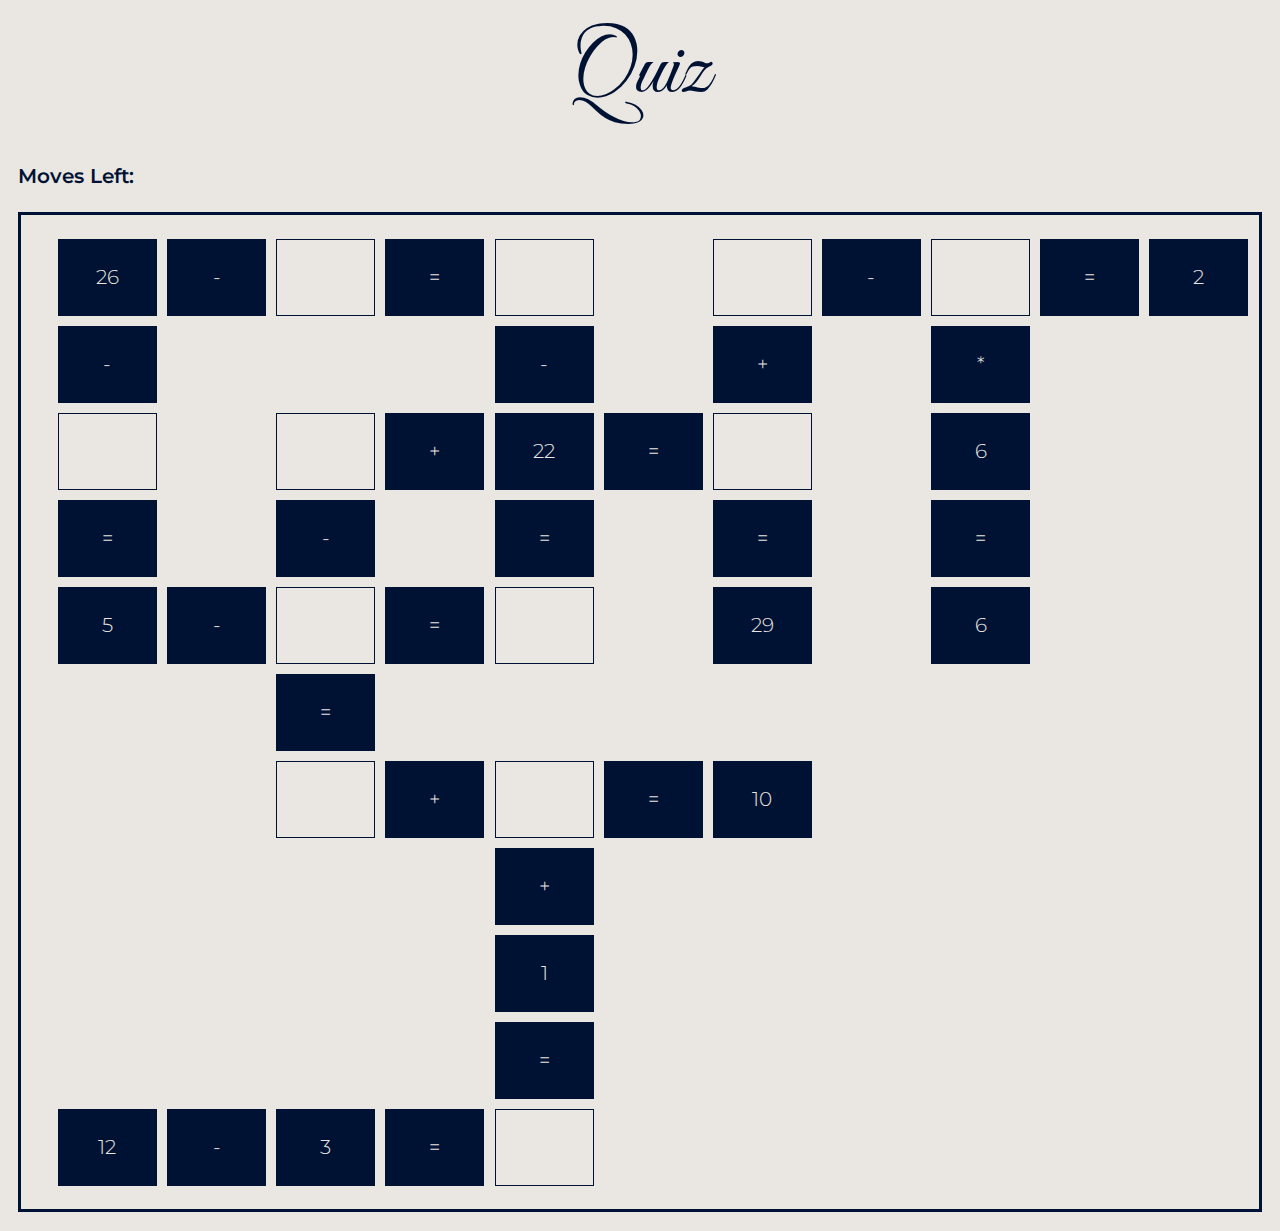
==== game/g4/g4.html @ 1aa58da5 "Version 1 - Created home page and added 'play game' functionality. - Created 3 questions (2 single c" ====
<!DOCTYPE html>
<html lang="en">
	<head>
		<meta charset="UTF-8" />
		<meta http-equiv="X-UA-Compatible" content="IE=edge" />
		<meta name="viewport" content="width=device-width, initial-scale=1.0" />
		<title>Quiz</title>
		<link
			rel="icon"
			type="image/png"
			sizes="32x32"
			href="../../assets/images/logo.svg"
		/>

		<link
			rel="stylesheet"
			href="https://site-assets.fontawesome.com/releases/v6.4.0/css/all.css"
		/>

		<link rel="stylesheet" href="../../style.css" />
		<link rel="stylesheet" href="../../question/question.css" />
		<link rel="stylesheet" href="g4.css" />
	</head>

	<body>
		<main>
			<section id="quiz-menu">
				<header>Quiz</header>
				<!-- <div class="quiz-options">
					<button class="menu-button-style size-format number-game">
						<i class="fa-regular fa-play"></i>
						<div>Play</div>
					</button>
					<button class="menu-button-style size-format word-game">
						<i class="fa-regular fa-award"></i>
						<div>Prizes</div>
					</button>
					<button class="menu-button-style size-format movie-game">
						<i class="fa-regular fa-list"></i>
						<div>Rules</div>
					</button>
				</div> -->
			</section>

			<!--
				A random number between a specified range will be generated as the target.
				Your task is to guess the target number.
				If the difference between your guess and the target is:
					More than 2 and your guess is higher: Display "Too High".
					2 or less and your guess is higher: Display "High".
					More than 2 and your guess is lower: Display "Too Low".
					2 or less and your guess is lower: Display "Low".
					If your guess matches the target, display "Correct".
				Keep guessing until you find the correct number.
			-->
			<section id="question" data-choice="4" data-page="4">
				<!-- <section class="q">
					<header>Q</header>
					<div class="qtext">Guess the random number</div>
				</section> -->

				<section class="question-info">
					<div>Moves Left: <span class="moves" data-movesLeft="4"></span></div>
				</section>

				<section id="grid-container">
					<section class="row">
						<div class="given">26</div>
						<div class="given">-</div>
						<button class="input"></button>
						<div class="given">=</div>
						<button class="input"></button>
						<div class="void"></div>
						<button class="input"></button>
						<div class="given">-</div>
						<button class="input"></button>
						<div class="given">=</div>
						<div class="given">2</div>
					</section>

					<section class="row">
						<div class="given">-</div>
						<div class="void"></div>
						<div class="void"></div>
						<div class="void"></div>
						<div class="given">-</div>
						<div class="void"></div>
						<div class="given">+</div>
						<div class="void"></div>
						<div class="given">*</div>
						<div class="void"></div>
						<div class="void"></div>
					</section>

					<section class="row">
						<button class="input"></button>
						<div class="void"></div>
						<button class="input"></button>
						<div class="given">+</div>
						<div class="given">22</div>
						<div class="given">=</div>
						<button class="input"></button>
						<div class="void"></div>
						<div class="given">6</div>
						<div class="void"></div>
						<div class="void"></div>
					</section>

					<section class="row">
						<div class="given">=</div>
						<div class="void"></div>
						<div class="given">-</div>
						<div class="void"></div>
						<div class="given">=</div>
						<div class="void"></div>
						<div class="given">=</div>
						<div class="void"></div>
						<div class="given">=</div>
						<div class="void"></div>
						<div class="void"></div>
					</section>

					<section class="row">
						<div class="given">5</div>
						<div class="given">-</div>
						<button class="input"></button>
						<div class="given">=</div>
						<button class="input"></button>
						<div class="void"></div>
						<div class="given">29</div>
						<div class="void"></div>
						<div class="given">6</div>
						<div class="void"></div>
						<div class="void"></div>
					</section>

					<section class="row">
						<div class="void"></div>
						<div class="void"></div>
						<div class="given">=</div>
						<div class="void"></div>
						<div class="void"></div>
						<div class="void"></div>
						<div class="void"></div>
						<div class="void"></div>
						<div class="void"></div>
						<div class="void"></div>
						<div class="void"></div>
					</section>

					<section class="row">
						<div class="void"></div>
						<div class="void"></div>
						<button class="input"></button>
						<div class="given">+</div>
						<button class="input"></button>
						<div class="given">=</div>
						<div class="given">10</div>
						<div class="void"></div>
						<div class="void"></div>
						<div class="void"></div>
						<div class="void"></div>
					</section>

					<section class="row">
						<div class="void"></div>
						<div class="void"></div>
						<div class="void"></div>
						<div class="void"></div>
						<div class="given">+</div>
						<div class="void"></div>
						<div class="void"></div>
						<div class="void"></div>
						<div class="void"></div>
						<div class="void"></div>
						<div class="void"></div>
					</section>

					<section class="row">
						<div class="void"></div>
						<div class="void"></div>
						<div class="void"></div>
						<div class="void"></div>
						<div class="given">1</div>
						<div class="void"></div>
						<div class="void"></div>
						<div class="void"></div>
						<div class="void"></div>
						<div class="void"></div>
						<div class="void"></div>
					</section>

					<section class="row">
						<div class="void"></div>
						<div class="void"></div>
						<div class="void"></div>
						<div class="void"></div>
						<div class="given">=</div>
						<div class="void"></div>
						<div class="void"></div>
						<div class="void"></div>
						<div class="void"></div>
						<div class="void"></div>
						<div class="void"></div>
					</section>

					<section class="row">
						<div class="given">12</div>
						<div class="given">-</div>
						<div class="given">3</div>
						<div class="given">=</div>
						<button class="input"></button>
						<div class="void"></div>
						<div class="void"></div>
						<div class="void"></div>
						<div class="void"></div>
						<div class="void"></div>
						<div class="void"></div>
					</section>
				</section>
				</section>
			</section>

			<section id="result">
				<div class="result-text"></div>
				<button class="move"></button>
			</section>
		</main>

		<!-- <script src="g4.js"></script> -->
	</body>
</html>
---- style.css ----
@import url("https://fonts.googleapis.com/css2?family=Montserrat:wght@300;400;600&display=swap");
@import url("https://fonts.googleapis.com/css2?family=Great+Vibes&display=swap");

:root {
	--clr-text: #001233;
	--clr-background: #eae6e1;
	--clr-primary: #ff595a;
	--clr-secondary: #001233;
	--clr-accent: #d2a517;

	--ff-body: "Montserrat", sans-serif;
	--ff-cursive: "Great Vibes", cursive;

	--fs-100: clamp(0.63rem, calc(0.84rem + -0.27vw), 0.78rem);
	--fs-200: clamp(0.88rem, calc(0.96rem + -0.09vw), 0.94rem);
	--fs-300: clamp(1.13rem, calc(1.08rem + 0.22vw), 1.25rem);
	--fs-400: clamp(1.35rem, calc(1.2rem + 0.73vw), 1.77rem);
	--fs-500: clamp(1.62rem, calc(1.31rem + 1.53vw), 2.5rem);
	--fs-600: clamp(1.94rem, calc(1.39rem + 2.77vw), 3.53rem);
	--fs-700: clamp(2.33rem, calc(1.41rem + 4.63vw), 5rem);
	--fs-800: clamp(2.8rem, calc(1.32rem + 7.42vw), 7.07rem);

	--space-1: clamp(0.31rem, calc(0.31rem + 0vw), 0.31rem);
	--space-2: clamp(0.56rem, calc(0.54rem + 0.11vw), 0.63rem);
	--space-3: clamp(0.88rem, calc(0.85rem + 0.11vw), 0.94rem);
	--space-4: clamp(1.13rem, calc(1.08rem + 0.22vw), 1.25rem);
	--space-5: clamp(1.69rem, calc(1.62rem + 0.33vw), 1.88rem);
	--space-6: clamp(2.25rem, calc(2.16rem + 0.43vw), 2.5rem);
	--space-7: clamp(3.38rem, calc(3.24rem + 0.65vw), 3.75rem);
	--space-8: clamp(4.5rem, calc(4.33rem + 0.87vw), 5rem);
	--space-9: clamp(6.75rem, calc(6.49rem + 1.3vw), 7.5rem);
}

@media (prefers-color-scheme: dark) {
	:root {
		--clr-text: #eae6e1;
		--clr-background: #001233;
		--clr-secondary: #eae6e1;
	}
}

html {
	font-size: var(--fs-300);
	color-scheme: light dark;
}

::selection {
	background-color: var(--clr-accent);
}

body {
	padding: 0;
	margin: 0;
	width: 150px;
	overflow-y: scroll;
	box-sizing: border-box;
	background-color: var(--clr-background);
	color: var(--clr-text);
	font-family: var(--ff-body);
	font-weight: 300;
	-webkit-tap-highlight-color: transparent;
}

main {
	padding: var(--space-3);
}

#quiz-menu {
	display: flex;
	flex-direction: column;
	align-items: center;
	gap: var(--space-6);
}

#quiz-menu header {
	cursor: pointer;
	font-family: var(--ff-cursive);
	text-align: center;
	font-size: var(--fs-700);
}

#quiz-menu header:hover {
	color: var(--clr-accent);
}

.quiz-options {
	display: flex;
	flex-direction: column;
	gap: var(--space-3);
}

.menu-button-style {
	padding: var(--space-4);
	display: flex;
	align-items: center;
	gap: var(--space-1);
	font-size: var(--fs-400);
	font-weight: 400;
	border: 2px solid var(--clr-secondary);
	border-radius: 10px;
	position: relative;
	overflow: hidden;
}

.menu-button-style::before {
	content: "";
	position: absolute;
	bottom: 100%;
	left: 0;
	width: 100%;
	height: 0;
	background-color: var(--clr-secondary);
	transition: height 0.5s ease, bottom 0.5s ease;
	z-index: -1;
}

.menu-button-style:hover::before {
	height: 100%;
	bottom: 0;
}

.menu-button-style:hover {
	color: var(--clr-background);
}

.menu-button-style i {
	width: var(--space-5);
}

button {
	all: unset;
	cursor: pointer;
}

@media (min-width: 150px) {

	body {
		width: 100%;
	}
}
---- question/question.css ----
#quiz-menu {
    margin-bottom: var(--space-5);
}

#question {
    display: flex;
    flex-direction: column;
    gap: var(--space-4);
}

.question-info {
    display: flex;
    flex-direction: column;
    justify-content: space-between;
    align-items: center;
    font-weight: 600;
    font-size: var(--fs-100);
}

.question-info > div:first-child  {
    color: var(--clr-primary);
}

.time,
.moves {
    color: var(--clr-primary);
}

.q {
    padding: var(--space-3);
    display: flex;
    flex-direction: column;
    align-items: center;
    gap: var(--space-4);
    border: 3px solid var(--clr-secondary);
}

.q header {
    font-family: var(--ff-cursive);
	font-size: var(--fs-700);
	color: var(--clr-primary);
}

.qtext {
	text-align: center;
}

.options {
    display: grid;
    grid-template-columns: 1fr;
    gap: var(--space-3);
}

.options button {
    padding: var(--space-3);
    text-align: center;
    border: 3px solid var(--clr-secondary);
}

.actions {
    display: flex;
    flex-direction: column;
    gap: var(--space-4);
    font-size: var(--fs-300);
    justify-content: space-between;
    align-items: center;
}

.reset,
.next {
    display: flex;
    gap: var(--space-2);
    align-items: center;
}

#result {
	display: none;
	flex-direction: column;
	align-items: center;
	text-align: center;
	gap: var(--space-5);
}

.result-text {
	font-size: var(--fs-600);
	font-weight: 600;
}

.move {
	padding: var(--space-3);
	font-size: var(--fs-300);
	font-weight: 400;
	background-color: var(--clr-secondary);
	color: var(--clr-primary);
	border-radius: 5px;
	outline: 2px solid var(--clr-primary);
	outline-offset: -5px;
}

@media (min-width: 250px) {
    .question-info {
        font-size: inherit;
    }

	.options {
        grid-template-columns: repeat(2, 1fr);
    }

    .actions {
        flex-direction: row;
    }
}

@media (min-width: 350px) {
	.q {
        font-size: var(--fs-200);
		flex-direction: column;
	}

    .options button {
        border-radius: 5px;
    }
}

@media (min-width: 500px) {
    .question-info {
        flex-direction: row;
    }

	.q {
		flex-direction: row;
	}
}

@media (min-width: 750px) {
	.q {
        font-size: var(--fs-300);
	}

	.options {
        grid-template-columns: repeat(4, 1fr);
    }

    .options button {
        border-radius: 10px;
    }
}
---- game/g4/g4.css ----
html {
    font-size: 7px;
}

.question-info > div:first-child  {
    color: var(--clr-text);
}

#grid-container {
    padding: var(--space-1);
    display: grid;
    grid-template-rows: repeat(11, 1fr);
    align-items: center;
    gap: var(--space-1);
    border: 1px solid var(--clr-text);
}

.row {
    display: grid;
    grid-template-columns: repeat(11, 1fr);
    align-items: center;
    gap: var(--space-1);
}

.row div,
.row button {
    border: 1px solid var(--clr-text);
    padding: var(--space-1);
    width: var(--space-1);
    height: var(--space-1);
    display: flex;
    justify-content: center;
    align-items: center;
}

.given {
    background-color: var(--clr-secondary);
    color: var(--clr-background);
}

#grid-container .void {
    border: 0px;
}

@media (min-width: 150px) {
    html {
        font-size: 8px;
    }
}

@media (min-width: 250px) {
    html {
        font-size: 12px;
    }

    #grid-container {
        padding: var(--space-2);
        gap: var(--space-2);
    }
    
    .row div,
    .row button {
        width: var(--space-2);
        height: var(--space-2);
    }
}

@media (min-width: 350px) {
    html {
        font-size: 13px;
    }

    #grid-container {
        gap: var(--space-3);
    }
    
    .row div,
    .row button {
        padding: var(--space-2);
    }
}

@media (min-width: 500px) {
    html {
        font-size: 16px;
    }

    #grid-container {
        border-width: 3px;
    }
    
    .row {
        gap: var(--space-2);
    }
}

@media (min-width: 750px) {    
    .row {
        gap: var(--space-3);
    }
    
    .row div,
    .row button {
        padding: var(--space-2);
        width: var(--space-5);
        height: var(--space-5);
    }
}

@media (min-width: 1000px) {
    html {
        font-size: var(--fs-300);
    }

    #grid-container {
        padding: var(--space-5);
        gap: var(--space-5);
    }
    
    .row {
        gap: var(--space-5);
    }
    
    .row div,
    .row button {
        width: 100%;
        height: 100%;
    }
}
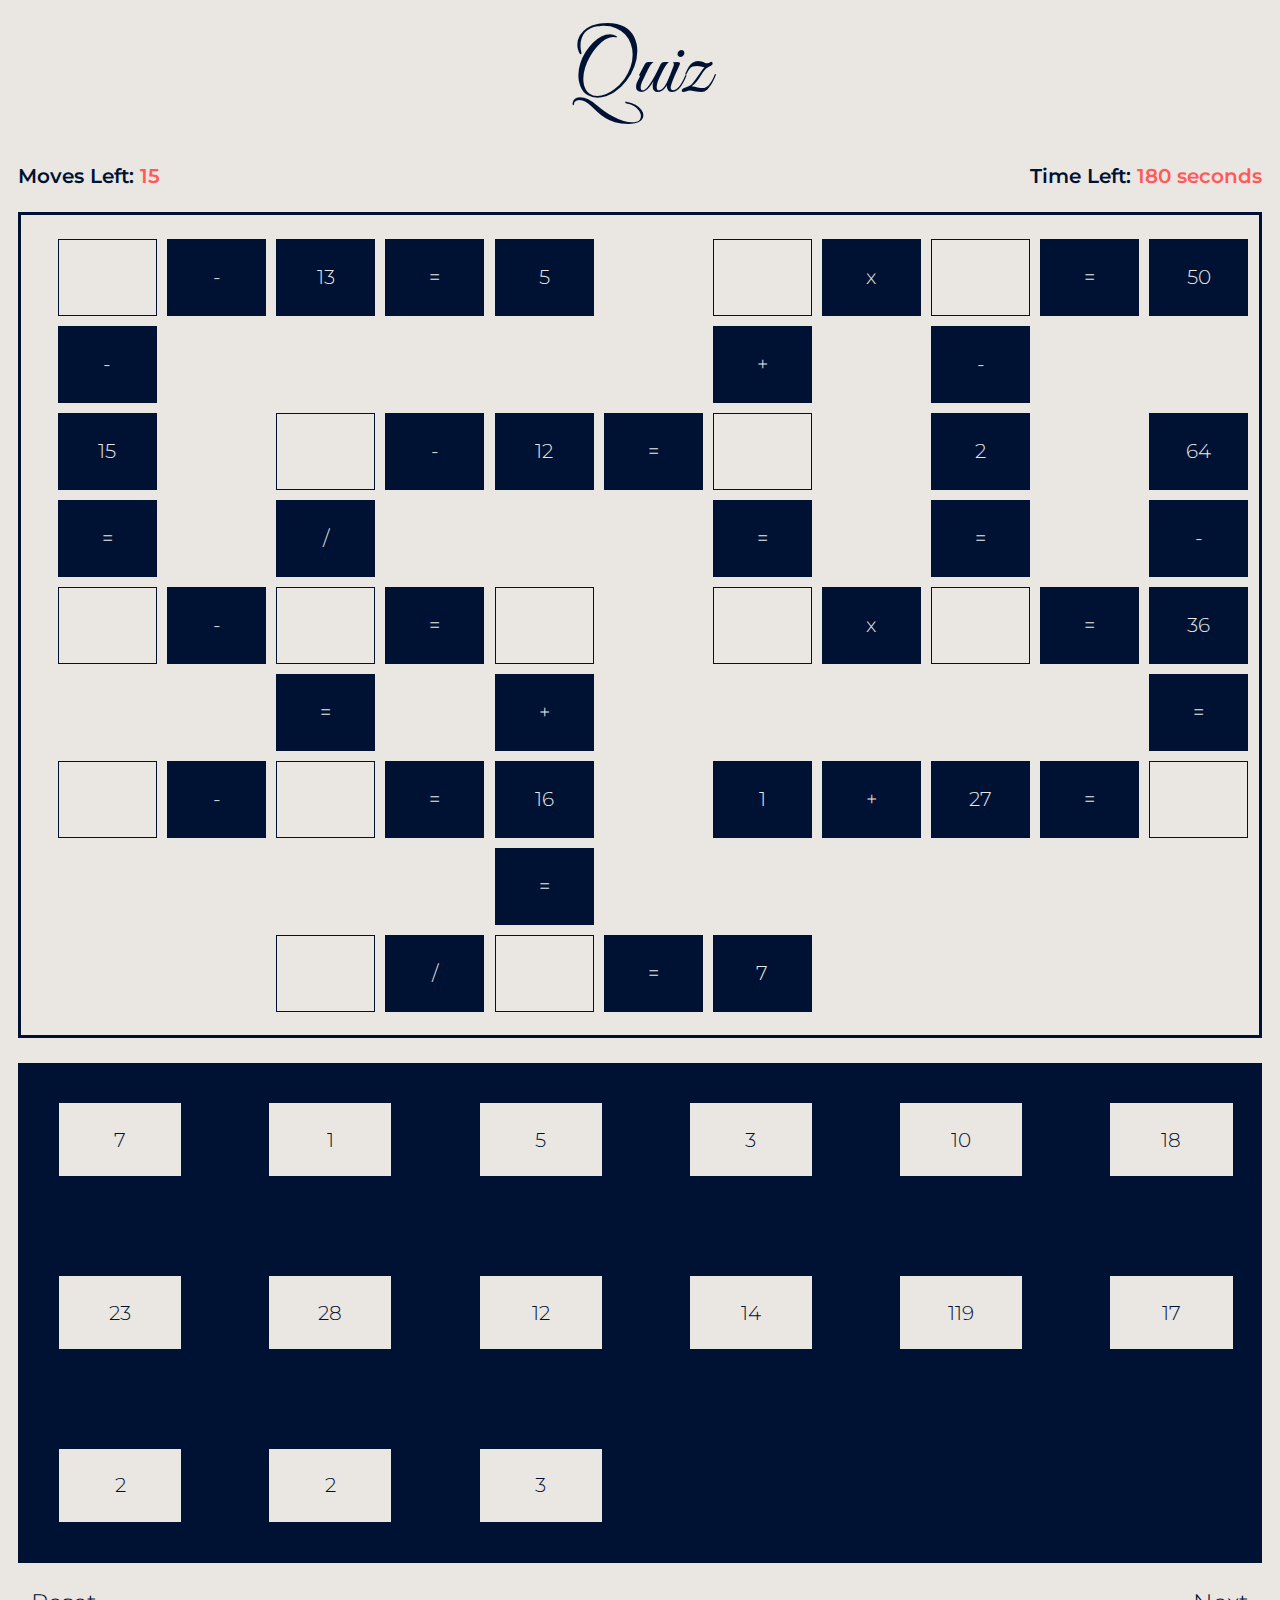
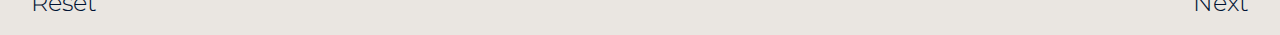
==== commit 6682c5a0: "Completed previous pending work Added 2 questions Added 1 game Better structuring of questions and g" ====
--- a/game/g4/g4.html
+++ b/game/g4/g4.html
@@ -53,171 +53,165 @@
 					If your guess matches the target, display "Correct".
 				Keep guessing until you find the correct number.
 			-->
-			<section id="question" data-choice="4" data-page="4">
-				<!-- <section class="q">
-					<header>Q</header>
-					<div class="qtext">Guess the random number</div>
-				</section> -->
-
+			<section id="question">
 				<section class="question-info">
-					<div>Moves Left: <span class="moves" data-movesLeft="4"></span></div>
+					<div>Moves Left: <span class="moves" data-movesLeft="15"></span></div>
+					<div>
+						Time Left: <span class="time" data-timeLeft="180">180 seconds</span>
+					</div>
 				</section>
 
 				<section id="grid-container">
 					<section class="row">
-						<div class="given">26</div>
-						<div class="given">-</div>
-						<button class="input"></button>
-						<div class="given">=</div>
-						<button class="input"></button>
-						<div class="void"></div>
-						<button class="input"></button>
-						<div class="given">-</div>
-						<button class="input"></button>
-						<div class="given">=</div>
+						<button class="input" data-selected="false" data-buttonId="1" data-answer="18"></button>
+						<div class="given">-</div>
+						<div class="given">13</div>
+						<div class="given">=</div>
+						<div class="given">5</div>
+						<div class="void"></div>
+						<button class="input" data-selected="false" data-buttonId="2" data-answer="10"></button>
+						<div class="given">x</div>
+						<button class="input" data-selected="false" data-buttonId="3" data-answer="5"></button>
+						<div class="given">=</div>
+						<div class="given">50</div>
+					</section>
+
+					<section class="row">
+						<div class="given">-</div>
+						<div class="void"></div>
+						<div class="void"></div>
+						<div class="void"></div>
+						<div class="void"></div>
+						<div class="void"></div>
+						<div class="given">+</div>
+						<div class="void"></div>
+						<div class="given">-</div>
+						<div class="void"></div>
+						<div class="void"></div>
+					</section>
+
+					<section class="row">
+						<div class="given">15</div>
+						<div class="void"></div>
+						<button class="input" data-selected="false" data-buttonId="4" data-answer="14"></button>
+						<div class="given">-</div>
+						<div class="given">12</div>
+						<div class="given">=</div>
+						<button class="input" data-selected="false" data-buttonId="5" data-answer="2"></button>
+						<div class="void"></div>
 						<div class="given">2</div>
-					</section>
-
-					<section class="row">
-						<div class="given">-</div>
-						<div class="void"></div>
-						<div class="void"></div>
-						<div class="void"></div>
-						<div class="given">-</div>
+						<div class="void"></div>
+						<div class="given">64</div>
+					</section>
+
+					<section class="row">
+						<div class="given">=</div>
+						<div class="void"></div>
+						<div class="given">/</div>
+						<div class="void"></div>
+						<div class="void"></div>
+						<div class="void"></div>
+						<div class="given">=</div>
+						<div class="void"></div>
+						<div class="given">=</div>
+						<div class="void"></div>
+						<div class="given">-</div>
+					</section>
+
+					<section class="row">
+						<button class="input" data-selected="false" data-buttonId="6" data-answer="3"></button>
+						<div class="given">-</div>
+						<button class="input" data-selected="false" data-buttonId="7" data-answer="2"></button>
+						<div class="given">=</div>
+						<button class="input" data-selected="false" data-buttonId="8" data-answer="1"></button>
+						<div class="void"></div>
+						<button class="input" data-selected="false" data-buttonId="9" data-answer="12"></button>
+						<div class="given">x</div>
+						<button class="input" data-selected="false" data-buttonId="10" data-answer="3"></button>
+						<div class="given">=</div>
+						<div class="given">36</div>
+					</section>
+
+					<section class="row">
+						<div class="void"></div>
+						<div class="void"></div>
+						<div class="given">=</div>
 						<div class="void"></div>
 						<div class="given">+</div>
 						<div class="void"></div>
-						<div class="given">*</div>
-						<div class="void"></div>
-						<div class="void"></div>
-					</section>
-
-					<section class="row">
-						<button class="input"></button>
-						<div class="void"></div>
-						<button class="input"></button>
+						<div class="void"></div>
+						<div class="void"></div>
+						<div class="void"></div>
+						<div class="void"></div>
+						<div class="given">=</div>
+					</section>
+
+					<section class="row">
+						<button class="input" data-selected="false" data-buttonId="11" data-answer="23"></button>
+						<div class="given">-</div>
+						<button class="input" data-selected="false" data-buttonId="12" data-answer="7"></button>
+						<div class="given">=</div>
+						<div class="given">16</div>
+						<div class="void"></div>
+						<div class="given">1</div>
 						<div class="given">+</div>
-						<div class="given">22</div>
-						<div class="given">=</div>
-						<button class="input"></button>
-						<div class="void"></div>
-						<div class="given">6</div>
-						<div class="void"></div>
-						<div class="void"></div>
-					</section>
-
-					<section class="row">
-						<div class="given">=</div>
-						<div class="void"></div>
-						<div class="given">-</div>
-						<div class="void"></div>
-						<div class="given">=</div>
-						<div class="void"></div>
-						<div class="given">=</div>
-						<div class="void"></div>
-						<div class="given">=</div>
-						<div class="void"></div>
-						<div class="void"></div>
-					</section>
-
-					<section class="row">
-						<div class="given">5</div>
-						<div class="given">-</div>
-						<button class="input"></button>
-						<div class="given">=</div>
-						<button class="input"></button>
-						<div class="void"></div>
-						<div class="given">29</div>
-						<div class="void"></div>
-						<div class="given">6</div>
-						<div class="void"></div>
-						<div class="void"></div>
-					</section>
-
-					<section class="row">
-						<div class="void"></div>
-						<div class="void"></div>
-						<div class="given">=</div>
-						<div class="void"></div>
-						<div class="void"></div>
-						<div class="void"></div>
-						<div class="void"></div>
-						<div class="void"></div>
-						<div class="void"></div>
-						<div class="void"></div>
-						<div class="void"></div>
-					</section>
-
-					<section class="row">
-						<div class="void"></div>
-						<div class="void"></div>
-						<button class="input"></button>
-						<div class="given">+</div>
-						<button class="input"></button>
-						<div class="given">=</div>
-						<div class="given">10</div>
-						<div class="void"></div>
-						<div class="void"></div>
-						<div class="void"></div>
-						<div class="void"></div>
-					</section>
-
-					<section class="row">
-						<div class="void"></div>
-						<div class="void"></div>
-						<div class="void"></div>
-						<div class="void"></div>
-						<div class="given">+</div>
-						<div class="void"></div>
-						<div class="void"></div>
-						<div class="void"></div>
-						<div class="void"></div>
-						<div class="void"></div>
-						<div class="void"></div>
-					</section>
-
-					<section class="row">
-						<div class="void"></div>
-						<div class="void"></div>
-						<div class="void"></div>
-						<div class="void"></div>
-						<div class="given">1</div>
-						<div class="void"></div>
-						<div class="void"></div>
-						<div class="void"></div>
-						<div class="void"></div>
-						<div class="void"></div>
-						<div class="void"></div>
-					</section>
-
-					<section class="row">
-						<div class="void"></div>
-						<div class="void"></div>
-						<div class="void"></div>
-						<div class="void"></div>
-						<div class="given">=</div>
-						<div class="void"></div>
-						<div class="void"></div>
-						<div class="void"></div>
-						<div class="void"></div>
-						<div class="void"></div>
-						<div class="void"></div>
-					</section>
-
-					<section class="row">
-						<div class="given">12</div>
-						<div class="given">-</div>
-						<div class="given">3</div>
-						<div class="given">=</div>
-						<button class="input"></button>
-						<div class="void"></div>
-						<div class="void"></div>
-						<div class="void"></div>
-						<div class="void"></div>
-						<div class="void"></div>
-						<div class="void"></div>
-					</section>
-				</section>
+						<div class="given">27</div>
+						<div class="given">=</div>
+						<button class="input" data-selected="false" data-buttonId="13" data-answer="28"></button>
+					</section>
+
+					<section class="row">
+						<div class="void"></div>
+						<div class="void"></div>
+						<div class="void"></div>
+						<div class="void"></div>
+						<div class="given">=</div>
+						<div class="void"></div>
+						<div class="void"></div>
+						<div class="void"></div>
+						<div class="void"></div>
+						<div class="void"></div>
+						<div class="void"></div>
+					</section>
+
+					<section class="row">
+						<div class="void"></div>
+						<div class="void"></div>
+						<button class="input" data-selected="false" data-buttonId="14" data-answer="119"></button>
+						<div class="given">/</div>
+						<button class="input" data-selected="false" data-buttonId="15" data-answer="17"></button>
+						<div class="given">=</div>
+						<div class="given">7</div>
+						<div class="void"></div>
+						<div class="void"></div>
+						<div class="void"></div>
+						<div class="void"></div>
+					</section>
+				</section>
+
+				<section id="answer-container">
+					<button  data-buttonId="" data-value="7">7</button>
+					<button  data-buttonId="" data-value="1">1</button>
+					<button  data-buttonId="" data-value="5">5</button>
+					<button  data-buttonId="" data-value="3">3</button>
+					<button  data-buttonId="" data-value="10">10</button>
+					<button  data-buttonId="" data-value="18">18</button>
+					<button  data-buttonId="" data-value="23">23</button>
+					<button  data-buttonId="" data-value="28">28</button>
+					<button  data-buttonId="" data-value="12">12</button>
+					<button  data-buttonId="" data-value="14">14</button>
+					<button  data-buttonId="" data-value="119">119</button>
+					<button  data-buttonId="" data-value="17">17</button>
+					<button  data-buttonId="" data-value="2">2</button>
+					<button  data-buttonId="" data-value="2">2</button>
+					<button  data-buttonId="" data-value="3">3</button>
+				</section>
+
+				<section class="actions">
+					<button class="reset"><i class="far fa-undo"></i>Reset</button>
+					<button class="next">
+						Next<i class="fa-regular fa-arrow-right"></i>
+					</button>
 				</section>
 			</section>
 
@@ -227,6 +221,6 @@
 			</section>
 		</main>
 
-		<!-- <script src="g4.js"></script> -->
+		<script src="g4.js"></script>
 	</body>
 </html>
--- a/question/question.css
+++ b/question/question.css
@@ -55,6 +55,16 @@
     padding: var(--space-3);
     text-align: center;
     border: 3px solid var(--clr-secondary);
+}
+
+.riddle-text {
+    all: unset;
+    padding: var(--space-3);
+    border: 2px solid var(--clr-secondary);
+}
+
+.riddle-text:focus {
+    border-color: var(--clr-primary);
 }
 
 .actions {
--- a/game/g4/g4.css
+++ b/game/g4/g4.css
@@ -9,7 +9,7 @@
 #grid-container {
     padding: var(--space-1);
     display: grid;
-    grid-template-rows: repeat(11, 1fr);
+    grid-template-rows: repeat(9, 1fr);
     align-items: center;
     gap: var(--space-1);
     border: 1px solid var(--clr-text);
@@ -23,7 +23,8 @@
 }
 
 .row div,
-.row button {
+.row button,
+#answer-container button {
     border: 1px solid var(--clr-text);
     padding: var(--space-1);
     width: var(--space-1);
@@ -38,8 +39,22 @@
     color: var(--clr-background);
 }
 
-#grid-container .void {
-    border: 0px;
+.void {
+    border: 0px !important;
+}
+
+#answer-container {
+    background-color: var(--clr-secondary);
+    padding: var(--space-1);
+    display: grid;
+    grid-template-columns: repeat(auto-fit, minmax(10px, 1fr));
+    gap: var(--space-2);
+    border: 3px solid var(--clr-text);
+}
+
+#answer-container button {
+    background-color: var(--clr-background);
+    color: var(--clr-text);
 }
 
 @media (min-width: 150px) {
@@ -57,9 +72,16 @@
         padding: var(--space-2);
         gap: var(--space-2);
     }
+
+    #answer-container {
+        padding: var(--space-2);
+        grid-template-columns: repeat(auto-fit, minmax(20px, 1fr));
+        gap: var(--space-3);
+    }
     
     .row div,
-    .row button {
+    .row button,
+    #answer-container button {
         width: var(--space-2);
         height: var(--space-2);
     }
@@ -73,9 +95,16 @@
     #grid-container {
         gap: var(--space-3);
     }
+
+    #answer-container {
+        padding: var(--space-3);
+        grid-template-columns: repeat(auto-fit, minmax(40px, 1fr));
+        gap: var(--space-5);
+    }
     
     .row div,
-    .row button {
+    .row button,
+    #answer-container button {
         padding: var(--space-2);
     }
 }
@@ -87,6 +116,10 @@
 
     #grid-container {
         border-width: 3px;
+    }
+
+    #answer-container {
+        grid-template-columns: repeat(auto-fit, minmax(50px, 1fr));
     }
     
     .row {
@@ -100,7 +133,8 @@
     }
     
     .row div,
-    .row button {
+    .row button,
+    #answer-container button {
         padding: var(--space-2);
         width: var(--space-5);
         height: var(--space-5);
@@ -116,6 +150,12 @@
         padding: var(--space-5);
         gap: var(--space-5);
     }
+
+    #answer-container {
+        padding: var(--space-5);
+        grid-template-columns: repeat(auto-fit, minmax(100px, 1fr));
+        gap: var(--space-8);
+    }
     
     .row {
         gap: var(--space-5);
@@ -126,4 +166,9 @@
         width: 100%;
         height: 100%;
     }
+
+    #answer-container button {
+        width: var(--space-8);
+        height: var(--space-6);
+    }
 }